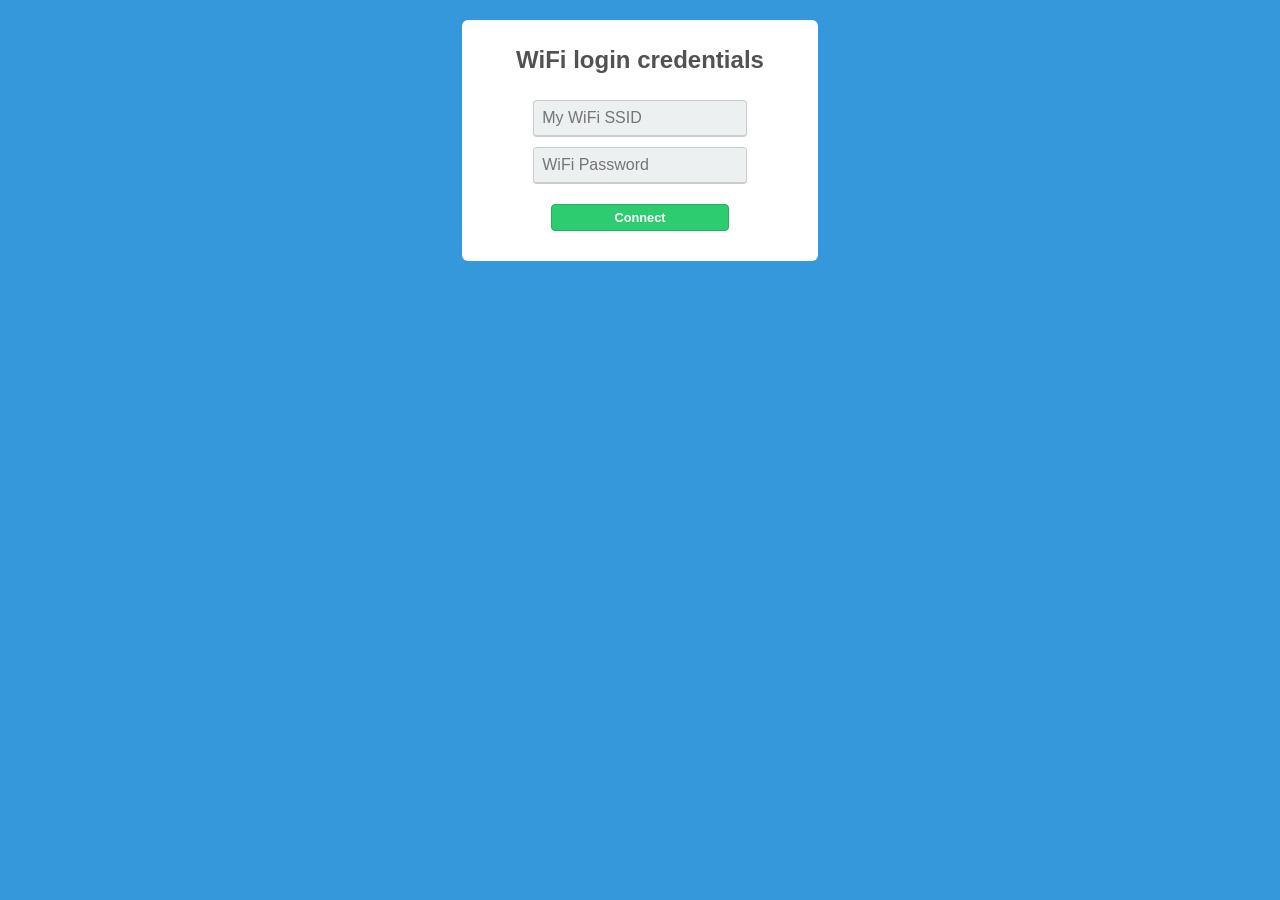
==== CB_vR3A/index.html @ 84f17f69 "removed the app folder from CB_vR3A, made the water depth work ok to 250 mm" ====
<html>
  <head>
    <meta charset="utf-8" />
    <meta name="viewport" content="width=device-width, initial-scale=1" />
    <title>WiFi Login</title>
    <style>
      body {
        font-family: sans-serif;
        background: #3498db;
        width: 100%;
        text-align: center;
        margin: 20px 0px 20px 0px;
      }
      p {
        font-size: 12px;
        text-decoration: none;
        color: #fff;
      }
      h1 {
        font-size: 1.5em;
        color: #525252;
      }
      .box {
        background: white;
        width: 40ch;
        border-radius: 6px;
        margin: 0 auto 0 auto;
        padding: 10px 0px 10px 0px;
      }
      input[type='text'],
      input[type='password'] {
        background: #ecf0f1;
        border: #ccc 1px solid;
        border-bottom: #ccc 2px solid;
        padding: 8px;
        width: 60%;
        color: #aaa;
        margin-top: 10px;
        font-size: 1em;
        border-radius: 4px;
      }
      .btn {
        background: #2ecc71;
        width: 50%;
        padding-top: 5px;
        padding-bottom: 5px;
        color: white;
        border-radius: 4px;
        border: #27ae60 1px solid;
        margin: 20 auto;
        font-weight: 800;
        font-size: 0.8em;
      }
    </style>
  </head>
  <body>
    <form action="/login" method="get" class="box">
      <h1>WiFi login credentials</h1>
      <input type="text" placeholder="My WiFi SSID" name="ssid" required />

      <br />

      <input
        type="password"
        placeholder="WiFi Password"
        name="password"
        required
      />

      <br />

      <button type="submit" class="btn">Connect</button>
    </form>
  </body>
</html>
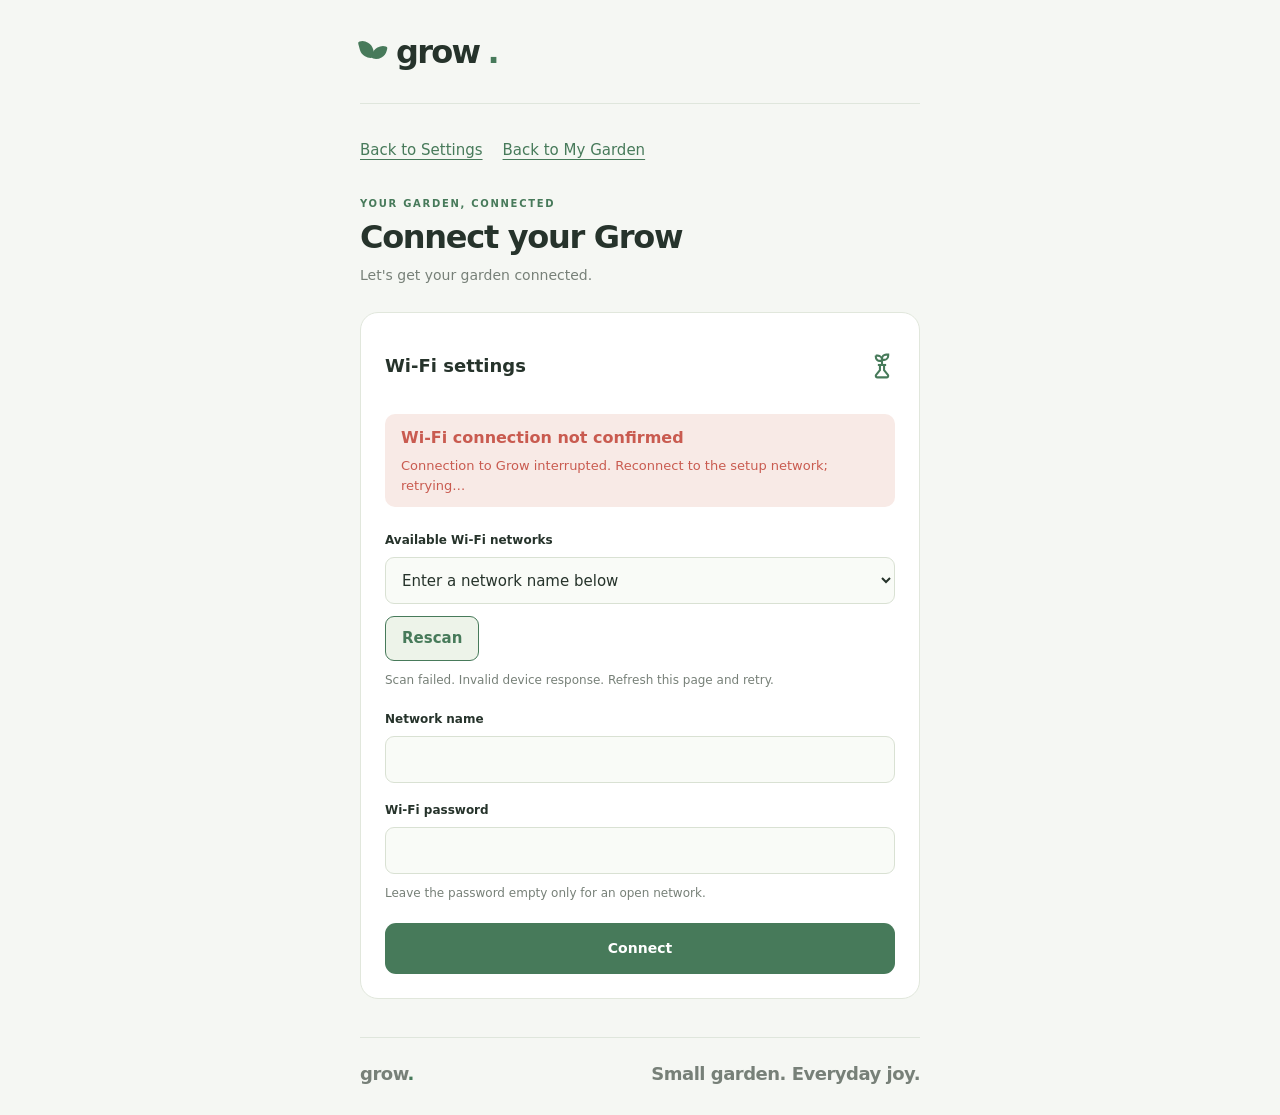
==== commit e9c89bfe: "new EC calibration Frozen image working stable, new EC calibration for 3.0k R11" ====
--- a/CB_vR3A/index.html
+++ b/CB_vR3A/index.html
@@ -1,75 +1,156 @@
-<html>
-  <head>
-    <meta charset="utf-8" />
-    <meta name="viewport" content="width=device-width, initial-scale=1" />
-    <title>WiFi Login</title>
-    <style>
-      body {
-        font-family: sans-serif;
-        background: #3498db;
-        width: 100%;
-        text-align: center;
-        margin: 20px 0px 20px 0px;
-      }
-      p {
-        font-size: 12px;
-        text-decoration: none;
-        color: #fff;
-      }
-      h1 {
-        font-size: 1.5em;
-        color: #525252;
-      }
-      .box {
-        background: white;
-        width: 40ch;
-        border-radius: 6px;
-        margin: 0 auto 0 auto;
-        padding: 10px 0px 10px 0px;
-      }
-      input[type='text'],
-      input[type='password'] {
-        background: #ecf0f1;
-        border: #ccc 1px solid;
-        border-bottom: #ccc 2px solid;
-        padding: 8px;
-        width: 60%;
-        color: #aaa;
-        margin-top: 10px;
-        font-size: 1em;
-        border-radius: 4px;
-      }
-      .btn {
-        background: #2ecc71;
-        width: 50%;
-        padding-top: 5px;
-        padding-bottom: 5px;
-        color: white;
-        border-radius: 4px;
-        border: #27ae60 1px solid;
-        margin: 20 auto;
-        font-weight: 800;
-        font-size: 0.8em;
-      }
-    </style>
-  </head>
-  <body>
-    <form action="/login" method="get" class="box">
-      <h1>WiFi login credentials</h1>
-      <input type="text" placeholder="My WiFi SSID" name="ssid" required />
+<!doctype html>
+<html lang="en">
+<head>
+<meta charset="utf-8"><meta name="viewport" content="width=device-width, initial-scale=1">
+<meta name="theme-color" content="#F5F7F3"><title>Grow · Wi-Fi settings</title>
+<style data-grow-style="shared">:root{color-scheme:light;--bg:#F5F7F3;--ink:#26332B;--muted:#778078;--green:#477A5A;--line:#dfe6dc;--warning:#D9A441;--error:#C95B50;--soft:#edf3e9}
+*{box-sizing:border-box}html{scroll-behavior:smooth}body{margin:0;background:var(--bg);color:var(--ink);font-family:system-ui,-apple-system,BlinkMacSystemFont,"Segoe UI",sans-serif;font-size:15px;line-height:1.5}button,input,select{font:inherit}a{color:var(--green);text-underline-offset:4px}button,a,input,select{-webkit-tap-highlight-color:transparent}button:focus-visible,a:focus-visible,input:focus-visible,select:focus-visible{outline:3px solid #719c60;outline-offset:4px}[hidden]{display:none!important}.page{max-width:1100px;margin:auto;padding:0 40px}.topbar{height:104px;display:flex;align-items:center;justify-content:space-between;border-bottom:1px solid var(--line)}.brand{display:flex;align-items:center;gap:8px;color:var(--ink);font-size:32px;font-weight:750;letter-spacing:-1.7px;text-decoration:none;min-height:44px}.brand-dot{color:var(--green)}.brand-mark{width:26px;height:23px;position:relative;margin-right:2px}.brand-mark:before,.brand-mark:after{content:"";position:absolute;background:var(--green);width:13px;height:19px;border-radius:2px 12px;transform:rotate(-15deg);left:0;top:0}.brand-mark:after{left:13px;top:5px;transform:scaleX(-1) rotate(-15deg);height:15px}.connection{display:flex;align-items:center;gap:8px;background:#e7eee1;color:#3d6245;padding:8px 13px;border-radius:30px;font-size:12px;font-weight:600}.dot{width:6px;height:6px;background:currentColor;border-radius:50%}.connection[data-state=error]{background:#f8eae6;color:var(--error)}main{padding-top:40px}.section-heading{display:flex;justify-content:space-between;align-items:center;margin-bottom:26px}.eyebrow{text-transform:uppercase;letter-spacing:1.7px;font-size:10px;font-weight:750;color:var(--green);margin:0 0 7px}h1,.section-title{font-size:38px;line-height:1.2;letter-spacing:-1.3px;font-weight:600;margin:0 0 9px}.subtitle{margin:0;color:var(--muted);font-size:14px}.live-label{font-size:10px;letter-spacing:1.6px;color:var(--muted);display:flex;align-items:center;gap:8px}.live-label:before{content:"";width:6px;height:6px;background:var(--green);border-radius:50%}.garden-grid{display:grid;grid-template-columns:repeat(4,minmax(0,1fr));gap:16px}.status-card{position:relative;padding:22px 20px 26px;border-radius:18px;background:#fff;border:1px solid #e3e9df;min-height:222px;box-shadow:0 3px 8px #26332b03}.lighting-card{background:#e9f0e1;border-color:#dee7d5}.card-heading{display:flex;align-items:center;gap:10px;margin-bottom:22px}.card-heading h2{font-size:13px;font-weight:600;margin:0}.icon-tile{display:flex;align-items:center;justify-content:center;width:38px;height:38px;border-radius:12px;background:#f1f5ee;flex-shrink:0}.lighting-card .icon-tile{background:#dce7d3}img{object-fit:contain;flex-shrink:0}.measurement{display:flex;align-items:baseline;gap:5px;font-size:36px;font-weight:550;letter-spacing:-1px;line-height:1.15;font-variant-numeric:tabular-nums}.unit{font-size:15px;letter-spacing:0;color:var(--muted);font-weight:450}.state-text{margin:8px 0 0;font-size:13px;color:var(--green);font-weight:650}.detail{font-size:11px;color:var(--muted);margin:5px 0 0;min-height:17px}.status-card[data-state=warning] .state-text{color:var(--warning)}.status-card[data-state=error] .state-text{color:var(--error)}.status-card[data-state=error]{border-color:#ead4cd}.water-track{height:4px;border-radius:4px;background:#edf2ea;margin-top:12px;overflow:hidden}.water-track div{background:#82a47d;height:100%;width:0;transition:width .4s}.water-icon{height:24px;width:19px;border:1.7px solid var(--green);border-radius:3px 3px 7px 7px;position:relative;overflow:hidden}.water-icon span{position:absolute;bottom:0;left:0;right:0;background:#9eb89a;height:0;transition:height .4s}.overview-footer{display:flex;justify-content:space-between;gap:12px;color:var(--muted);font-size:11px;margin-top:17px}.settings-section{border-top:1px solid var(--line);margin-top:37px;padding-top:34px}.section-title{font-size:30px}.settings-grid{display:grid;grid-template-columns:1fr 1fr;gap:16px}fieldset{border:0;padding:0;margin:0;min-width:0}.setting-card{padding:24px;border:1px solid #e1e7dc;border-radius:18px;background:#fff}.setting-title{display:flex;align-items:center;gap:10px}.section-number{font-size:10px;color:#899783;letter-spacing:.5px;border:1px solid #e2e8dd;border-radius:50%;width:23px;height:23px;display:flex;align-items:center;justify-content:center}.setting-title h3{font-size:16px;margin:0;font-weight:600;letter-spacing:-.2px}.heading-icon{margin-left:auto}.help{color:var(--muted);font-size:12px;line-height:1.6;margin:10px 0 20px}.setting-card label{display:block;font-size:12px;font-weight:600;margin-bottom:8px}.setting-card input:not([type=checkbox]),select{height:47px;width:100%;border-radius:9px;border:1px solid #d9e1d3;background:#f9fbf7;color:var(--ink);padding:10px 12px;min-width:0;font-size:15px;font-variant-numeric:tabular-nums}.time-grid{display:grid;grid-template-columns:1fr 1fr;gap:16px}.setting-card .icon-label{display:flex;align-items:center;gap:7px}.time-grid .icon-label+input{font-size:19px;letter-spacing:1px}.duration{font-size:12px;margin:14px 0 0;color:var(--green);background:#f1f5eb;padding:9px 12px;border-radius:7px}.input-unit{position:relative}.input-unit input{padding-right:61px!important}.input-unit span{position:absolute;right:10px;top:15px;font-size:11px;color:var(--muted);pointer-events:none}.setting-card .switch-row{display:flex;align-items:center;justify-content:space-between;min-height:48px;margin:0;background:#f8faf5;border:1px solid #e3e9de;border-radius:10px;padding:3px 12px}.switch{width:48px;height:44px;position:relative}.switch input{position:absolute;inset:0;opacity:0;cursor:pointer;width:100%;height:100%;margin:0;z-index:1}.switch-track{position:absolute;top:9px;left:0;width:47px;height:26px;background:#b1bbac;border-radius:25px;transition:background .2s}.switch-track:before{content:"";position:absolute;top:3px;left:3px;width:20px;height:20px;border-radius:50%;background:white;box-shadow:0 1px 3px #0002;transition:transform .2s}.switch input:checked+.switch-track{background:var(--green)}.switch input:checked+.switch-track:before{transform:translateX(21px)}.switch input:focus-visible+.switch-track{outline:3px solid #719c60;outline-offset:4px}.save-row{display:flex;align-items:center;justify-content:space-between;gap:24px;margin-top:24px}.save-row p{margin:0}.save-row #settings-status{font-size:13px;font-weight:600}.save-row .help{margin-top:4px;font-size:11px}.save-row [data-state=error]{color:var(--error)}.save-button{display:flex;justify-content:space-between;align-items:center;gap:50px;border:0;border-radius:11px;padding:15px 22px;min-height:50px;color:white;background:var(--green);font-size:14px;font-weight:600;cursor:pointer;transition:background .2s}.save-button:hover{background:#3a654a}.save-button:disabled{opacity:.5;cursor:wait}.save-button span{font-size:20px;font-weight:400}fieldset:disabled{opacity:.65}.notice{padding:12px 16px;border-radius:10px;font-size:13px;margin:0 0 18px}.notice.warning{background:#fcf3df;color:#795516;margin:16px 0 0}.notice.error{background:#f8eae6;color:var(--error)}.page-footer{border-top:1px solid var(--line);margin-top:38px;padding:22px 0 28px;display:flex;justify-content:space-between;align-items:center;color:var(--muted);font-size:12px}.page-footer>span{font-weight:650;font-size:18px;letter-spacing:-.5px}.footer-motto{font-weight:400;font-size:11px;letter-spacing:0;margin-left:14px}.page-footer a{min-height:44px;display:flex;align-items:center;font-size:12px}.sr-only{position:absolute;width:1px;height:1px;padding:0;margin:-1px;overflow:hidden;clip:rect(0,0,0,0);white-space:nowrap;border:0}.skip-link{position:absolute;left:16px;top:-80px;background:white;padding:12px;z-index:5}.skip-link:focus{top:10px}
+@media(max-width:820px){.page{padding:0 24px}.garden-grid{grid-template-columns:repeat(2,minmax(0,1fr))}.status-card{min-height:210px}.measurement{font-size:35px}.settings-grid{grid-template-columns:1fr}.setting-card{padding:22px}.topbar{height:84px}}
+@media(max-width:460px){.page{padding:0 18px}.topbar{height:76px}main{padding-top:28px}h1{font-size:34px}.section-heading{margin-bottom:22px}.eyebrow{font-size:9px;letter-spacing:1.2px}.live-label{display:none}.garden-grid{gap:12px}.status-card{padding:16px 14px 18px;min-height:205px}.card-heading{gap:8px;margin-bottom:20px}.card-heading h2{font-size:12px}.icon-tile{width:32px;height:32px;border-radius:10px}.measurement{font-size:32px}.unit{font-size:12px}.detail{font-size:10px}.overview-footer{font-size:10px;flex-wrap:wrap}.settings-section{margin-top:28px;padding-top:28px}.setting-card{padding:19px}.time-grid{gap:12px}.save-row{flex-direction:column;align-items:stretch;gap:15px}.save-button{width:100%;justify-content:center;gap:20px}.footer-motto{display:none}.input-unit input{padding-left:9px!important;padding-right:51px!important}.input-unit span{right:8px;font-size:10px}.connection{font-size:11px;padding:7px 11px}.setting-title h3{font-size:15px}}
+@media(prefers-reduced-motion:reduce){*{scroll-behavior:auto!important;transition:none!important}}
 
-      <br />
+[hidden] { display: none !important; }
 
-      <input
-        type="password"
-        placeholder="WiFi Password"
-        name="password"
-        required
-      />
+.plant-guide{margin-bottom:20px}.plant-guide #plant-range-title{font-size:12px;margin:14px 0 4px}.plant-range{font-size:24px;font-weight:600;color:var(--green);margin:0 0 14px;font-variant-numeric:tabular-nums}.suggestion-button{border:1px solid var(--green);border-radius:9px;background:var(--soft);color:var(--green);padding:10px 16px;min-height:44px;margin-top:12px;font-weight:600;cursor:pointer}.suggestion-button:disabled{opacity:.5;cursor:default}.plant-guide .help{margin:10px 0 0}#plant-range-limit{color:var(--warning)}
 
-      <br />
+.portal-nav{display:flex;flex-wrap:wrap;align-items:center;gap:12px 20px;margin:0 0 24px}.portal-nav a{min-height:44px;display:inline-flex;align-items:center}.portal-nav .suggestion-button{margin:0}.setup-page{max-width:640px}.setup-page main{padding-top:24px}.setup-page h1{font-size:32px}.setup-page h2{font-size:18px}.setup-page form{margin-top:24px}.password-label{margin-top:18px}.setup-page .save-button{width:100%;justify-content:center}.setup-page #wifi-status{margin:20px 0 0}dialog{max-width:440px;width:calc(100% - 32px);border:1px solid var(--line);border-radius:18px;padding:24px;background:#fff;color:var(--ink)}dialog::backdrop{background:#26332b66}dialog h2{margin-top:0}dialog .portal-nav{margin-bottom:0}#exit-error{color:var(--error)}
 
-      <button type="submit" class="btn">Connect</button>
-    </form>
-  </body>
-</html>
+.menu-card{display:block;text-decoration:none;color:var(--ink)}.menu-card h2{font-size:20px}.menu-card:hover{border-color:var(--green)}.menu-card .help{margin-bottom:0}
+
+.notice.success{background:#e7eee1;color:#345d42}#wifi-result{margin-top:20px}#wifi-result h3{margin:0 0 6px;font-size:16px}#wifi-result #wifi-status{margin:0;padding:0;background:transparent;color:inherit}
+
+.setting-card input[type=range]{padding:0;accent-color:var(--green);border:0;background:transparent}.time-grid h4{margin:0 0 12px}.time-grid input[type=time]{margin-bottom:12px}.time-grid output{float:right;color:var(--green)}.lighting-card .measurement{font-size:28px;overflow-wrap:anywhere}
+</style><script>'use strict';
+const $ = id => document.getElementById(id);
+let scanning = false;
+let connecting = false;
+let awaitingAttempt = false;
+async function wifiRequest(path, options = {}) {
+    const controller = typeof AbortController !== 'undefined' ? new AbortController() : null;
+    let timer;
+    const timeout = new Promise((_, reject) => {
+        timer = setTimeout(() => {
+            if (controller) controller.abort();
+            reject(new Error('Request timed out. Select Rescan to try again.'));
+        }, 15000);
+    });
+    const operation = Promise.resolve().then(() => fetch(path, Object.assign({cache: 'no-store', signal: controller ? controller.signal : undefined}, options)))
+        .then(async response => {
+            let data;
+            try { data = await response.json(); }
+            catch (error) { throw new Error('Invalid device response. Refresh this page and retry.'); }
+            if (!response.ok) throw new Error(data.error || 'Request failed. Please retry.');
+            return data;
+        });
+    try { return await Promise.race([operation, timeout]); }
+    finally { clearTimeout(timer); }
+}
+function wifiMessage(text, error = false, state = 'idle') {
+    $('wifi-status').textContent = text;
+    $('wifi-result').className = error ? 'notice error' : state === 'connected' ? 'notice success' : 'notice';
+    $('wifi-result-title').textContent = error ? 'Wi-Fi connection not confirmed' : state === 'connected' ? 'Wi-Fi connected' : state === 'connecting' ? 'Connecting to Wi-Fi…' : 'Wi-Fi setup';
+    $('wifi-status').className = error ? 'notice error' : 'notice';
+}
+async function scanNetworks() {
+    if (scanning || connecting) return;
+    scanning = true;
+    $('scan-networks').disabled = true;
+    $('wifi-connect').disabled = true;
+    $('scan-status').textContent = 'Looking for nearby networks…';
+    try {
+        const data = await wifiRequest('/api/networks');
+        if (!data || !Array.isArray(data.networks) || !data.networks.every(name => typeof name === 'string' && name.length > 0)) {
+            throw new Error('Network scan failed: invalid response from Grow. Select Rescan to retry.');
+        }
+        const select = $('wifi-network');
+        while (select.options.length > 1) select.remove(1);
+        data.networks.forEach(name => {
+            const option = document.createElement('option');
+            option.value = option.textContent = name;
+            select.appendChild(option);
+        });
+        $('scan-status').textContent = data.networks.length ? 'Select a network, or enter a hidden network’s name.' : 'No networks found. Scan again or enter the network name.';
+    } catch (error) { $('scan-status').textContent = 'Scan failed. ' + error.message; }
+    finally { scanning = false; $('scan-networks').disabled = false; $('wifi-connect').disabled = false; }
+}
+async function pollWifi() {
+    if (scanning) { setTimeout(pollWifi, 1500); return; }
+    try {
+        const data = await wifiRequest('/api/portal');
+        if (!data || typeof data.connected !== 'boolean') throw new Error('Invalid connection status');
+        if (!$('wifi-ssid').value && typeof data.ssid === 'string') $('wifi-ssid').value = data.ssid;
+        if (data.connecting) {
+            connecting = true;
+            awaitingAttempt = false;
+            wifiMessage('Please wait while Grow connects. The result will appear here.', false, 'connecting');
+        } else if (!awaitingAttempt && data.connected) {
+            connecting = false;
+            $('wifi-password').value = '';
+            const network = data.ssid || $('wifi-ssid').value;
+            wifiMessage('Connected to ' + network + '.' + (data.ip ? ' Grow’s network address is ' + data.ip + '.' : '') + ' You can return to My Garden.', false, 'connected');
+        } else if (data.last_error && data.last_error !== 'NONE') {
+            connecting = awaitingAttempt = false;
+            wifiMessage(data.last_error === 'FAIL_AUTH' ? 'Could not connect. Check the Wi-Fi password and try again.' : 'Could not connect. Check the network name and password, then try again.', true);
+        }
+        if (!data.connecting && !data.connected && (!data.last_error || data.last_error === 'NONE') && !awaitingAttempt) {
+            connecting = false;
+            wifiMessage('Grow is not connected to Wi-Fi. Select a network and press Connect.');
+        }
+        $('wifi-fields').disabled = connecting;
+    } catch (error) { wifiMessage('Connection to Grow interrupted. Reconnect to the setup network; retrying…', true); }
+    setTimeout(pollWifi, 1500);
+}
+async function connectWifi(event) {
+    event.preventDefault();
+    if (scanning || connecting || !$('wifi-form').reportValidity()) return;
+    const ssid = $('wifi-ssid').value, password = $('wifi-password').value;
+    if (!ssid || (password && password.length < 8)) {
+        wifiMessage('Enter a network name and a password of at least 8 characters, or leave it empty for an open network.', true);
+        return;
+    }
+    connecting = awaitingAttempt = true;
+    $('wifi-fields').disabled = true;
+    wifiMessage('Please wait while Grow connects. The result will appear here.', false, 'connecting');
+    try {
+        await wifiRequest('/api/wifi', {method: 'POST', headers: {'Content-Type': 'application/x-www-form-urlencoded'},
+            body: 'ssid=' + encodeURIComponent(ssid) + '&password=' + encodeURIComponent(password)});
+        awaitingAttempt = false;
+        wifiMessage('Credentials received. Waiting for Wi-Fi connection confirmation…', false, 'connecting');
+    } catch (error) {
+        connecting = awaitingAttempt = false;
+        $('wifi-fields').disabled = false;
+        wifiMessage(error.message, true);
+    }
+}
+document.addEventListener('DOMContentLoaded', () => {
+    $('wifi-network').addEventListener('change', () => { $('wifi-ssid').value = $('wifi-network').value; });
+    $('scan-networks').addEventListener('click', scanNetworks);
+    $('wifi-form').addEventListener('submit', connectWifi);
+    // Serialize initial scan and status requests on the lightweight HTTP server.
+    scanNetworks().finally(pollWifi);
+});
+</script>
+<meta name="grow-ui-build" content="0a06689b67ec"></head>
+<body><div class="page setup-page">
+<header class="topbar"><span class="brand"><span class="brand-mark" aria-hidden="true"></span>grow<span class="brand-dot">.</span></span></header>
+<main>
+<nav class="portal-nav" aria-label="Setup navigation"><a id="back-settings" href="/settings">Back to Settings</a><a id="back-garden" href="/garden">Back to My Garden</a></nav>
+<div class="section-heading"><div><p class="eyebrow">Your garden, connected</p><h1>Connect your Grow</h1><p class="subtitle">Let's get your garden connected.</p></div></div>
+<section class="setting-card" aria-labelledby="wifi-heading">
+<div class="setting-title"><h2 id="wifi-heading">Wi-Fi settings</h2><img class="heading-icon" src="[data-uri]" alt="" width="26" height="26"></div>
+<noscript><p class="notice error">JavaScript is required to list networks and connect. Enable it and reload this page.</p></noscript>
+<div id="wifi-result" class="notice" role="status" aria-live="polite"><h3 id="wifi-result-title">Wi-Fi setup</h3><p id="wifi-status">Choose a network or enter its name. Connection results appear here.</p></div>
+<form id="wifi-form">
+<fieldset id="wifi-fields">
+<label for="wifi-network">Available Wi-Fi networks</label><select id="wifi-network"><option value="">Enter a network name below</option></select>
+<button id="scan-networks" class="suggestion-button" type="button">Rescan</button>
+<p id="scan-status" class="help" role="status">Loading the network scanner… If this message remains, refresh the page and check that wifi.js was uploaded.</p>
+<label for="wifi-ssid">Network name</label><input id="wifi-ssid" name="ssid" type="text" maxlength="32" required autocomplete="off" autocapitalize="none" spellcheck="false">
+<label class="password-label" for="wifi-password">Wi-Fi password</label><input id="wifi-password" name="password" type="password" maxlength="63" autocomplete="new-password" aria-describedby="password-help">
+<p id="password-help" class="help">Leave the password empty only for an open network.</p>
+<button id="wifi-connect" class="save-button" type="submit">Connect</button>
+</fieldset></form>
+
+</section></main>
+<footer class="page-footer"><span>grow<span class="brand-dot">.</span></span><span>Small garden. Everyday joy.</span></footer>
+</div></body></html>
